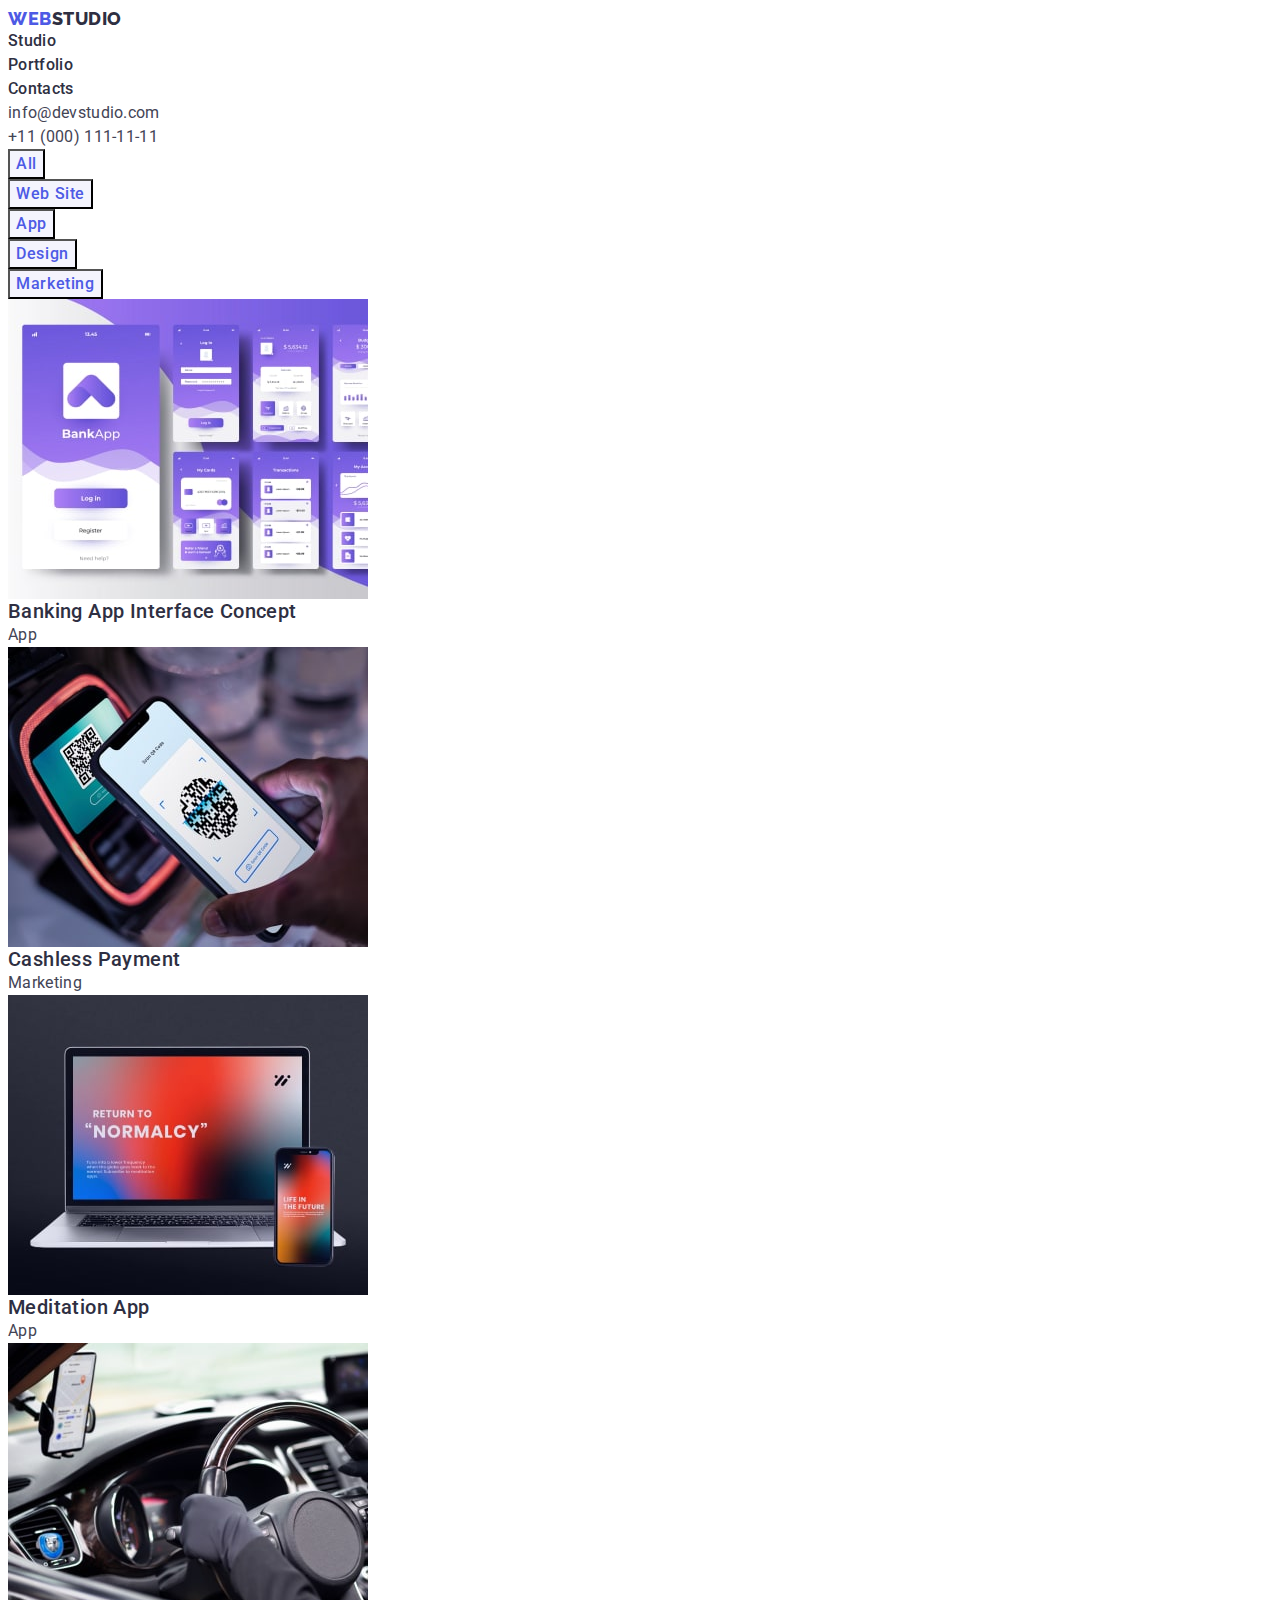
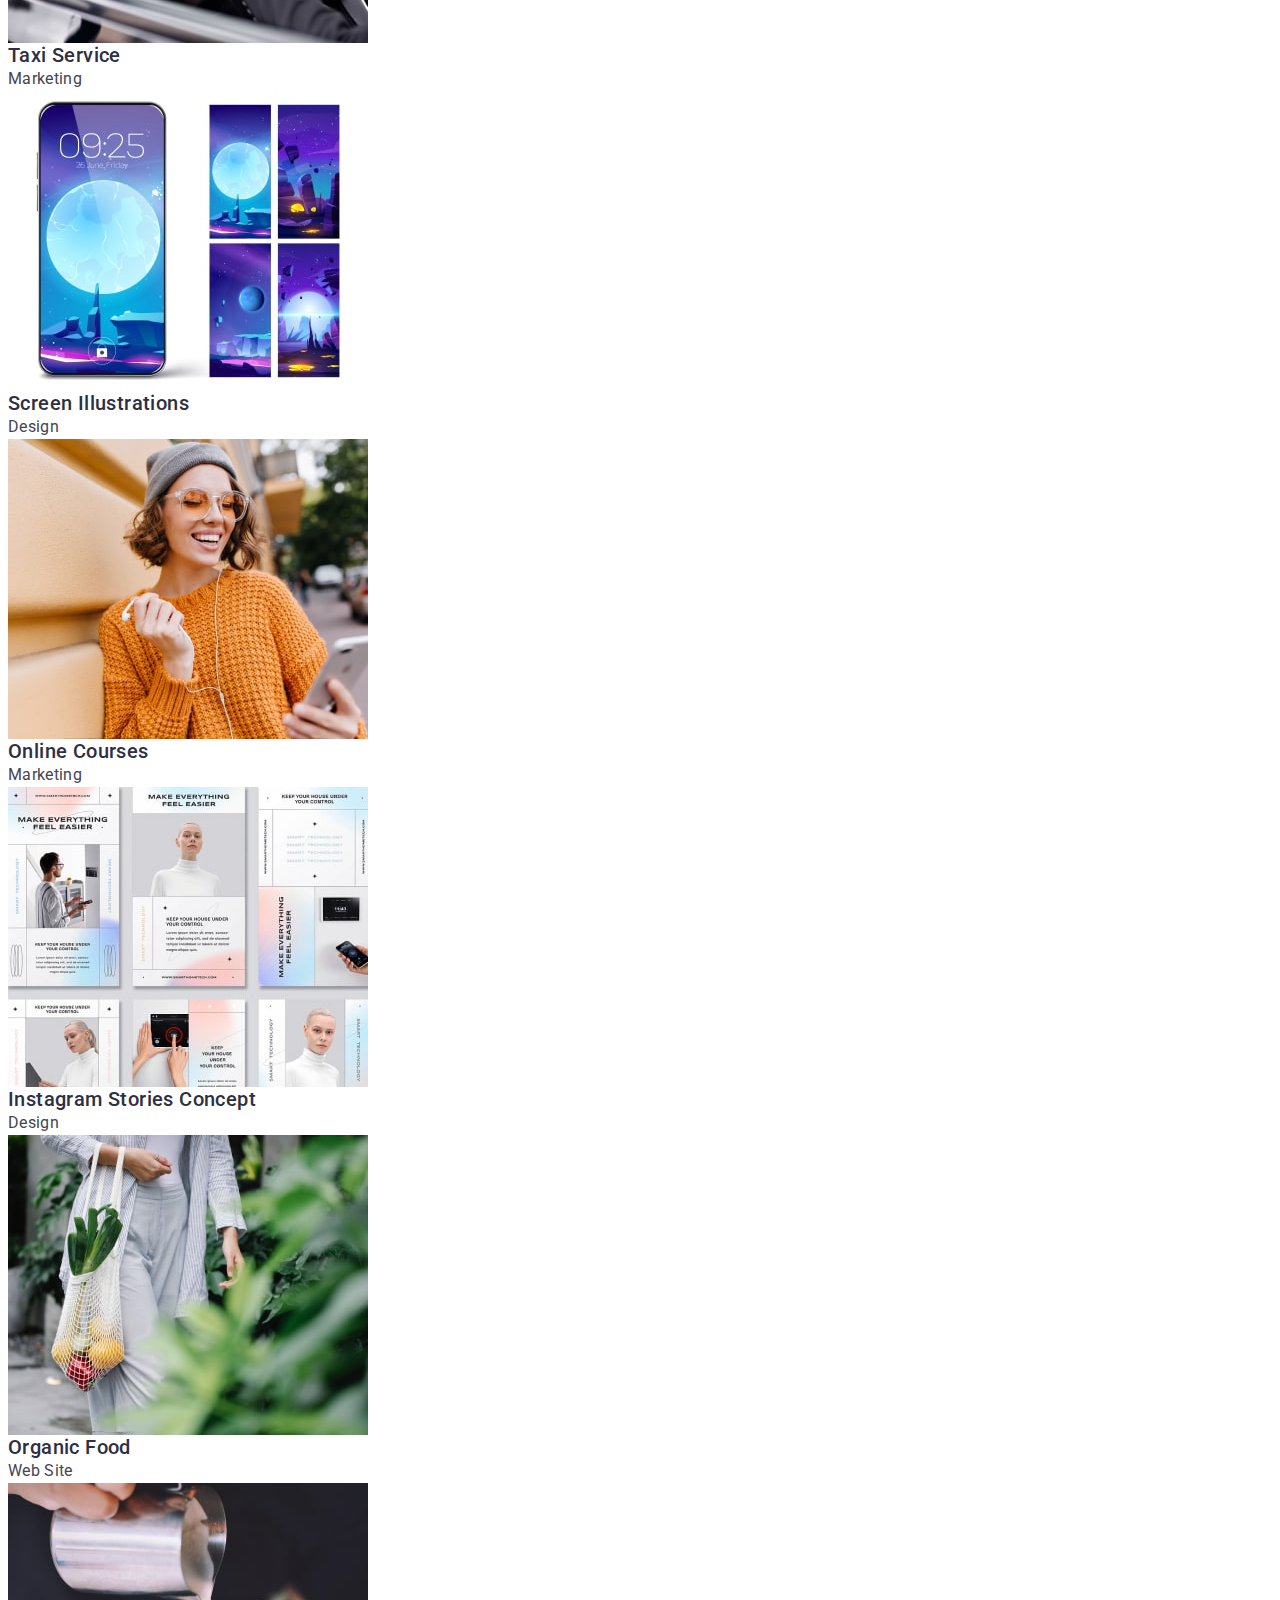
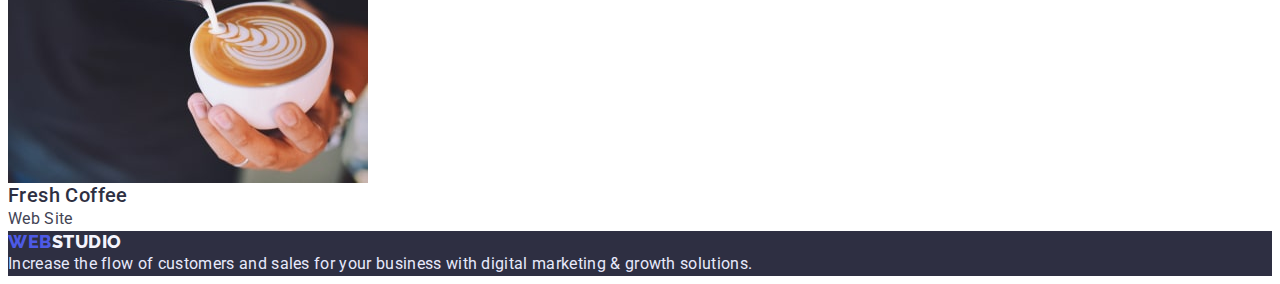
==== portfolio.html @ 57a25e37 "Initial commit" ====
<!DOCTYPE html>
<html lang="en">
  <head>
    <meta charset="UTF-8" />
    <meta http-equiv="X-UA-Compatible" content="IE=edge" />
    <meta name="viewport" content="width=device-width, initial-scale=1.0" />
    <title>Portfolio</title>
    <link rel="preconnect" href="https://fonts.googleapis.com" />
    <link rel="preconnect" href="https://fonts.gstatic.com" crossorigin />
    <link rel="stylesheet" href="https://cdnjs.cloudflare.com/ajax/libs/modern-normalize/1.1.0/modern-normalize.min.css" integrity="sha512-wpPYUAdjBVSE4KJnH1VR1HeZfpl1ub8YT/NKx4PuQ5NmX2tKuGu6U/JRp5y+Y8XG2tV+wKQpNHVUX03MfMFn9Q==" crossorigin="anonymous" referrerpolicy="no-referrer" />
    <link
      href="https://fonts.googleapis.com/css2?family=Raleway:wght@800&family=Roboto:wght@400;500;700;900&display=swap"
      rel="stylesheet"
    />
    <link rel="stylesheet" href="./css/styles.css" />
  </head>
  <body class="body" id="body">
    <!-- HEADER -->
    <header class="header">
      <nav class="header-nav">
        <a class="logo-w link" href="./index.html"
          >Web<span class="logo-s">Studio</span></a
        >

        <ul class="header-list list">
          <li class="header-item">
            <a class="header-link link" href="./index.html">Studio</a>
          </li>
          <li class="header-item">
            <a class="header-link link" href="./portfolio.html">Portfolio</a>
          </li>
          <li class="header-item">
            <a class="header-link link" href="">Contacts</a>
          </li>
        </ul>
      </nav>
      <address class="adress">
        <ul class="header-list list">
          <li class="header-item">
            <a class="contacts-site link" href="mailto:info@devstudio.com"
              >info@devstudio.com</a
            >
          </li>
          <li class="header-item">
            <a class="contacts-site link" href="tel:+110001111111"
              >+11 (000) 111-11-11</a
            >
          </li>
        </ul>
      </address>
    </header>
    <!-- MAIN -->
    <main>
      <!-- Navigation -->
      <section>
        <h1 hidden>Navigation</h1>

        <ul class="list">
          <li><button class="button-portfolio " type="button">All</button></li>
          <li>
            <button class="button-portfolio" type="button">Web Site</button>
          </li>
          <li><button class="button-portfolio" type="button">App</button></li>
          <li>
            <button class="button-portfolio" type="button">Design</button>
          </li>
          <li>
            <button class="button-portfolio" type="button">Marketing</button>
          </li>
        </ul>

        <!-- Section 1 -->

        <ul class="list">
          <li>
            <a class="link" href="">
              <img
                class="item-img"
                src="./images/banking-app-min.jpg"
                alt="Banking App Interface Concept"
                width="360"
                height="300"
              />
              <h2 class="secondary-title">Banking App Interface Concept</h2>
              <p class="section-text">App</p></a
            >
          </li>
          <li>
            <a class="link" href="">
              <img
                class="item-img"
                src="./images/payment-min.jpg"
                alt="Cashless Payment"
                width="360"
                height="300"
              />
              <h2 class="secondary-title">Cashless Payment</h2>
              <p class="section-text">Marketing</p></a
            >
          </li>
          <li>
            <a class="link" href="">
              <img
                class="item-img"
                src="./images/meditaion-app-min.jpg"
                alt="Meditaion App"
                width="360"
                height="300"
              />
              <h2 class="secondary-title">Meditation App</h2>
              <p class="section-text">App</p></a
            >
          </li>
          <li>
            <a class="link" href=""
              ><img
                class="item-img"
                src="./images/taxi-service-min.jpg"
                alt="Taxi Service"
                width="360"
                height="300"
              />
              <h2 class="secondary-title">Taxi Service</h2>
              <p class="section-text">Marketing</p></a
            >
          </li>
          <li>
            <a class="link" href="">
              <img
                class="item-img"
                src="./images/screen-illustrations-min.jpg"
                alt="Screen Illustrations"
                width="360"
                height="300"
              />
              <h2 class="secondary-title">Screen Illustrations</h2>
              <p class="section-text">Design</p></a
            >
          </li>
          <li>
            <a class="link" href=""
              ><img
                class="item-img"
                src="./images/online-courses-min.jpg"
                alt="Online Courses"
                width="360"
                height="300"
              />
              <h2 class="secondary-title">Online Courses</h2>
              <p class="section-text">Marketing</p></a
            >
          </li>
          <li>
            <a class="link" href=""
              ><img
                class="item-img"
                src="./images/instagram-stories-concept-min.jpg"
                alt="Instagram Stories Concept"
                width="360"
                height="300"
              />
              <h2 class="secondary-title">Instagram Stories Concept</h2>
              <p class="section-text">Design</p></a
            >
          </li>
          <li>
            <a class="link" href=""
              ><img
                class="item-img"
                src="./images/organic-food-min.jpg"
                alt="Organic Food"
                width="360"
                height="300"
              />
              <h2 class="secondary-title">Organic Food</h2>
              <p class="section-text">Web Site</p></a
            >
          </li>
          <li>
            <a class="link" href=""
              ><img
                class="item-img"
                src="./images/fresh-coffee-min.jpg"
                alt="Fresh Coffee"
                width="360"
                height="300"
              />
              <h2 class="secondary-title">Fresh Coffee</h2>
              <p class="section-text">Web Site</p></a
            >
          </li>
        </ul>
      </section>
    </main>
    <!-- Footer -->
    <footer class="footer">
      <a class="logo-w link" href="./index.html"
        >Web<span class="footer-logo-s">Studio</span></a
      >

      <p class="footer-section-text section-text">
        Increase the flow of customers and sales for your business with digital
        marketing & growth solutions.
      </p>
    </footer>
  </body>
</html>
---- css/styles.css ----
:root {
  --accent-color: #404bbf;
  --primary-font: "Roboto", sans-serif;
  --secondary-font: "Raleway", sans-serif;
  --primaru-text-color: #2e2f42;
  --secondary-text-color: #434455;
  --button-color: #4d5ae5;
}

h1,h2,h3,h4,p{
  margin-top: 0;
  margin-bottom: 0;
}

ul,ol{
  margin-top: 0;
  margin-bottom: 0;
  padding-left: 0;
}
img{
  display: block;
}
button{
  cursor: pointer;
}

body {
  font-family: var(--primary-font);
  color: var(--secondary-text-color);
}
.container{
  width: 1158px;
  margin-left: auto;
  margin-right: auto;
  padding-left: 15px;
  padding-bottom: 15px;

}

.list {
  list-style: none;
}

.link {
  text-decoration: none;
}

.logo-w:focus,
.header-link:focus,
.contacts-site:focus,
.logo-w:hover,
.header-link:hover,
.contacts-site:hover {
  color: #404bbf;
}

/* =================Components================ */

.button-portfolio:hover,
.button-portfolio:focus {
  background: #404bbf;
  color: #ffffff;
}

.button-portfolio {
  font-family: var(--primary-font);

  font-weight: 500;
  font-size: 16px;
  line-height: 1.5;

  letter-spacing: 0.04em;
  

  color: var(--button-color);
  background: #f4f4fd;
}

.button {
  font-family: var(--primary-font);

  font-weight: 500;
  font-size: 16px;
  line-height: 1.5;

  letter-spacing: 0.04em;
  

  color: #ffffff;
  background: #4d5ae5;
}

.button:hover,
.button:focus {
  background: #404bbf;
  color: #ffffff;
}
/* =======================Header======================== */
.logo-w {
  font-family: var(--secondary-font);

  font-weight: 800;
  font-size: 18px;
  line-height: 1.17;

  letter-spacing: 0.03em;
  text-transform: uppercase;

  color: #4d5ae5;
}
.logo-s {
  color: var(--primaru-text-color);
}

.adress {
  font-style: normal;
}

.contacts-site {
  font-size: 16px;
  line-height: 1.5;

  letter-spacing: 0.02em;

  color: var(--secondary-text-color);
}

.header-link {
  font-weight: 500;
  font-size: 16px;
  line-height: 1.5;

  letter-spacing: 0.02em;

  color: var(--primaru-text-color);
}

/* ================Section=================== */

.hero-title {
  font-size: 56px;
  line-height: 1.07;

  text-align: center;
  letter-spacing: 0.02em;

  color: #ffffff;
}

.hero {
  background: #2e2f42;
}

.secondary-title {
  font-weight: 500;
  font-size: 20px;
  line-height: 1.2;

  letter-spacing: 0.02em;
  color: var(--primaru-text-color);
}

.secondary-img-title {
  font-weight: 500;
  font-size: 20px;
  line-height: 1.2;

  letter-spacing: 0.02em;
  text-align: center;
  text-transform: capitalize;
}

.section-team-title {
  font-size: 36px;
  line-height: 1.11;

  letter-spacing: 0.02em;
  text-align: center;
  text-transform: capitalize;
  color: var(--primaru-text-color);
}

.section-text {
  font-size: 16px;
  line-height: 1.5;

  letter-spacing: 0.02em;

  color: var(--secondary-text-color);
}
.section-title {
  font-size: 36px;
  line-height: 1.11;

  letter-spacing: 0.02em;
}

.sectiom-team {
  background: #f4f4fd;
}

/* ===========Footer=============== */

.footer {
  background-color: var(--primaru-text-color);
}
.footer-logo-s {
  color: #f4f4fd;
}

.section-img-title {
  font-size: 36px;
  line-height: 1.11;

  letter-spacing: 0.02em;
  text-align: center;
  text-transform: capitalize;
  color: var(--primaru-text-color);
}
.footer-section-text {
  color: #e7e9fc;
}
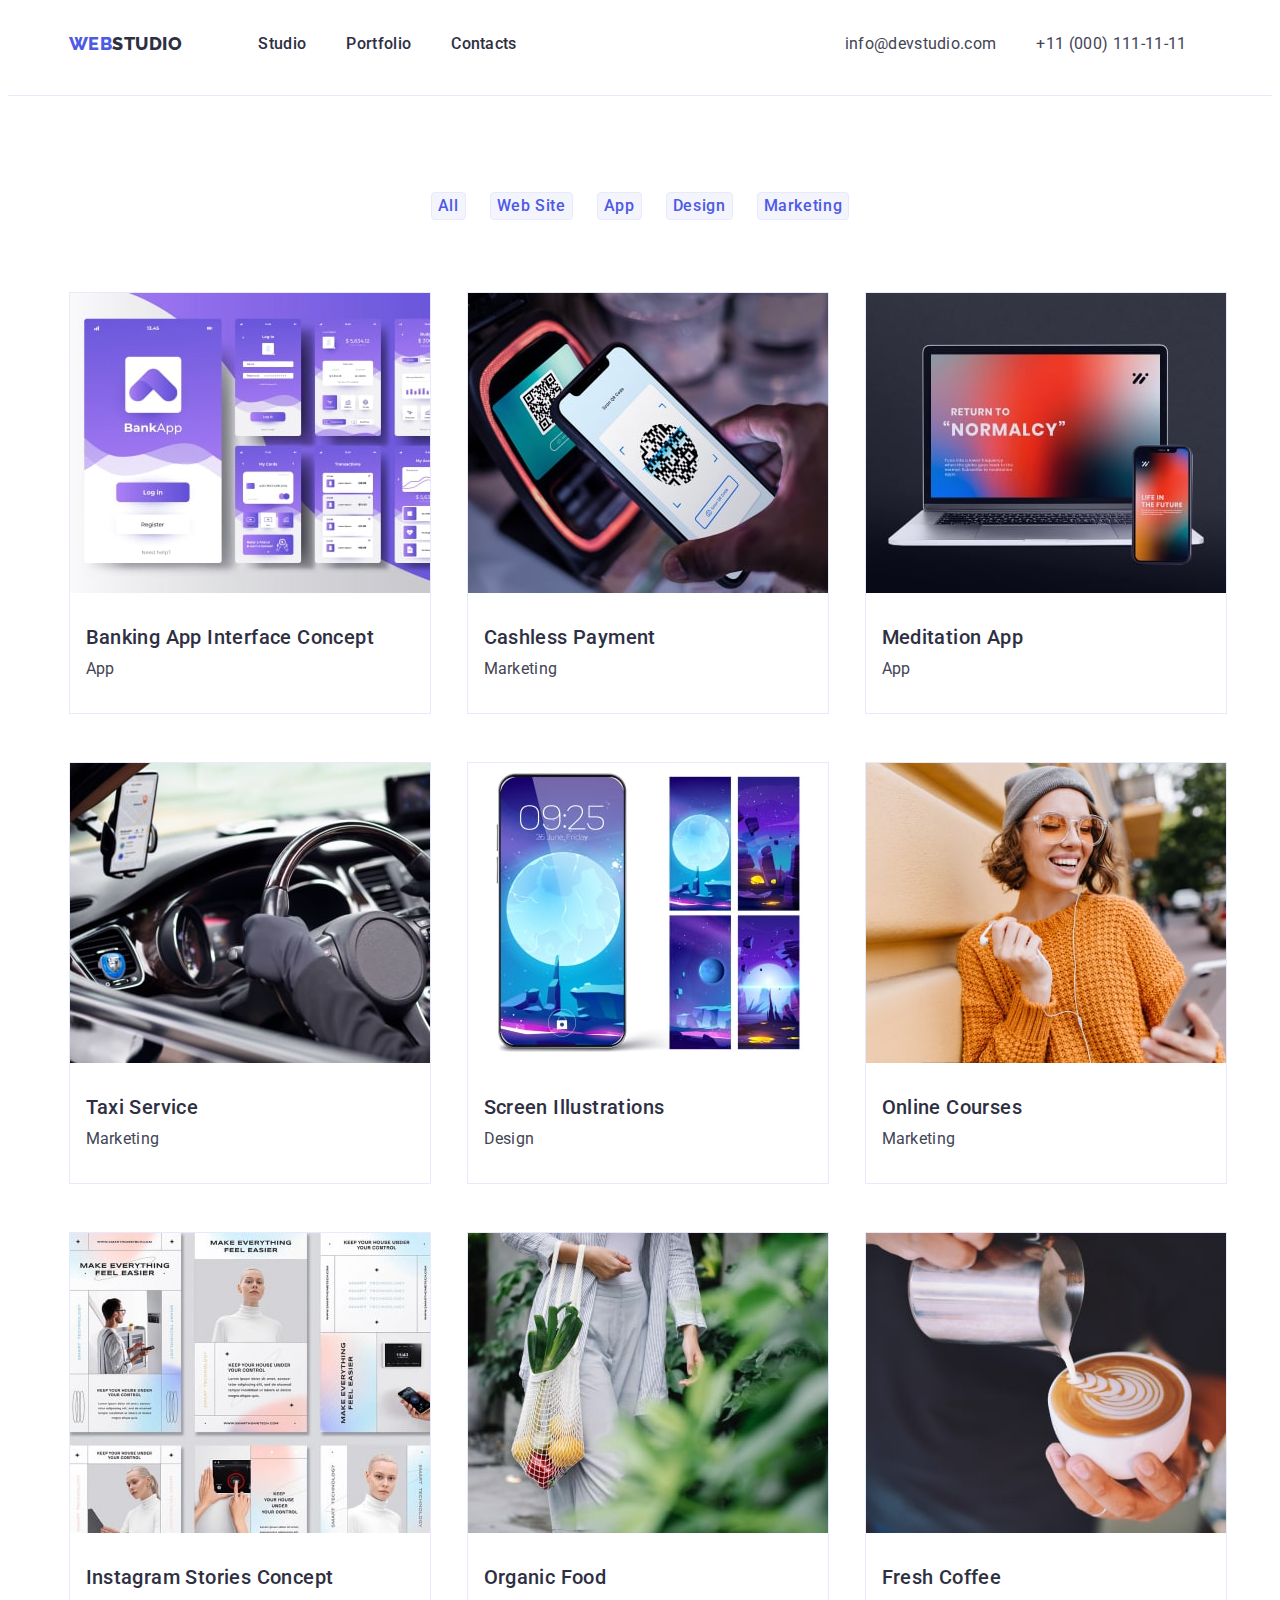
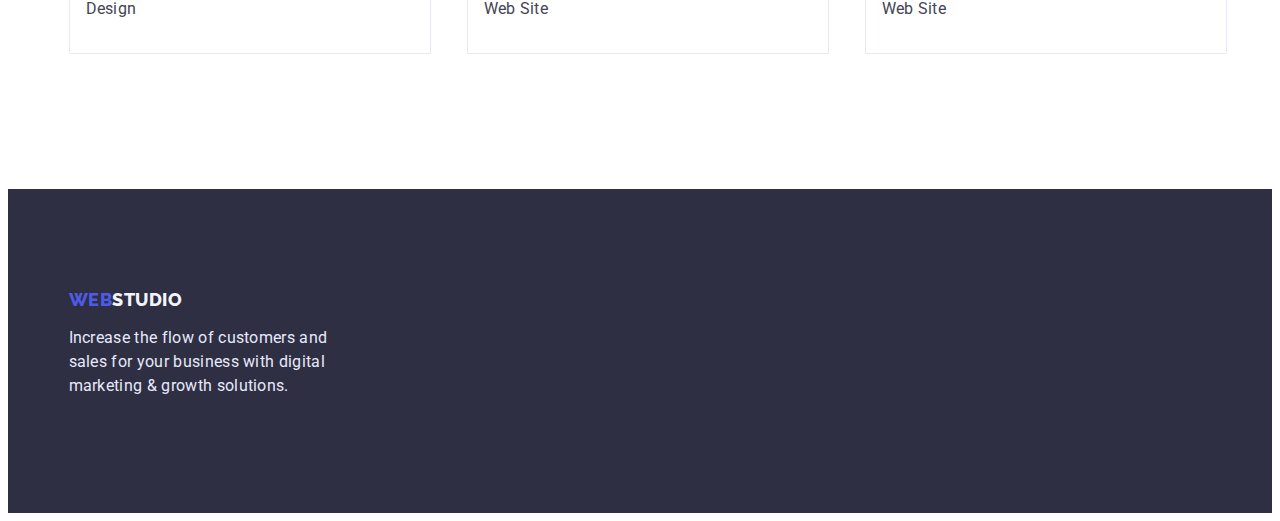
==== commit c9fab191: "hw3" ====
--- a/portfolio.html
+++ b/portfolio.html
@@ -7,7 +7,13 @@
     <title>Portfolio</title>
     <link rel="preconnect" href="https://fonts.googleapis.com" />
     <link rel="preconnect" href="https://fonts.gstatic.com" crossorigin />
-    <link rel="stylesheet" href="https://cdnjs.cloudflare.com/ajax/libs/modern-normalize/1.1.0/modern-normalize.min.css" integrity="sha512-wpPYUAdjBVSE4KJnH1VR1HeZfpl1ub8YT/NKx4PuQ5NmX2tKuGu6U/JRp5y+Y8XG2tV+wKQpNHVUX03MfMFn9Q==" crossorigin="anonymous" referrerpolicy="no-referrer" />
+    <link
+      rel="stylesheet"
+      href="https://cdnjs.cloudflare.com/ajax/libs/modern-normalize/1.1.0/modern-normalize.min.css"
+      integrity="sha512-wpPYUAdjBVSE4KJnH1VR1HeZfpl1ub8YT/NKx4PuQ5NmX2tKuGu6U/JRp5y+Y8XG2tV+wKQpNHVUX03MfMFn9Q=="
+      crossorigin="anonymous"
+      referrerpolicy="no-referrer"
+    />
     <link
       href="https://fonts.googleapis.com/css2?family=Raleway:wght@800&family=Roboto:wght@400;500;700;900&display=swap"
       rel="stylesheet"
@@ -17,191 +23,201 @@
   <body class="body" id="body">
     <!-- HEADER -->
     <header class="header">
-      <nav class="header-nav">
-        <a class="logo-w link" href="./index.html"
-          >Web<span class="logo-s">Studio</span></a
-        >
+      <div class="container header-container">
+        <nav class="header-nav">
+          <a class="logo-w link" href="./index.html"
+            >Web<span class="logo-s link">Studio</span></a
+          >
 
-        <ul class="header-list list">
-          <li class="header-item">
-            <a class="header-link link" href="./index.html">Studio</a>
-          </li>
-          <li class="header-item">
-            <a class="header-link link" href="./portfolio.html">Portfolio</a>
-          </li>
-          <li class="header-item">
-            <a class="header-link link" href="">Contacts</a>
-          </li>
-        </ul>
-      </nav>
-      <address class="adress">
-        <ul class="header-list list">
-          <li class="header-item">
-            <a class="contacts-site link" href="mailto:info@devstudio.com"
-              >info@devstudio.com</a
-            >
-          </li>
-          <li class="header-item">
-            <a class="contacts-site link" href="tel:+110001111111"
-              >+11 (000) 111-11-11</a
-            >
-          </li>
-        </ul>
-      </address>
+          <ul class="header-list list">
+            <li class="header-item">
+              <a class="header-link link" href="./index.html">Studio</a>
+            </li>
+            <li class="header-item">
+              <a class="header-link link" href="./portfolio.html">Portfolio</a>
+            </li>
+            <li class="header-item">
+              <a class="header-link link" href="">Contacts</a>
+            </li>
+          </ul>
+        </nav>
+        <address class="adress">
+          <ul class="header-list list">
+            <li class="header-item-contacts">
+              <a class="contacts-site link" href="mailto:info@devstudio.com"
+                >info@devstudio.com</a
+              >
+            </li>
+            <li class="header-item-contacts">
+              <a class="contacts-site link" href="tel:+110001111111"
+                >+11 (000) 111-11-11</a
+              >
+            </li>
+          </ul>
+        </address>
+      </div>
     </header>
     <!-- MAIN -->
     <main>
       <!-- Navigation -->
-      <section>
+      <section class="section">
         <h1 hidden>Navigation</h1>
-
-        <ul class="list">
-          <li><button class="button-portfolio " type="button">All</button></li>
-          <li>
-            <button class="button-portfolio" type="button">Web Site</button>
-          </li>
-          <li><button class="button-portfolio" type="button">App</button></li>
-          <li>
-            <button class="button-portfolio" type="button">Design</button>
-          </li>
-          <li>
-            <button class="button-portfolio" type="button">Marketing</button>
-          </li>
-        </ul>
+        <div class="">
+          <ul class="list container-portfolio-button">
+            <li class="item-portfolio">
+              <button class="button-portfolio" type="button">All</button>
+            </li>
+            <li class="item-portfolio">
+              <button class="button-portfolio" type="button">Web Site</button>
+            </li>
+            <li class="item-portfolio">
+              <button class="button-portfolio" type="button">App</button>
+            </li>
+            <li class="item-portfolio">
+              <button class="button-portfolio" type="button">Design</button>
+            </li>
+            <li class="item-portfolio">
+              <button class="button-portfolio" type="button">Marketing</button>
+            </li>
+          </ul>
+        </div>
 
         <!-- Section 1 -->
-
-        <ul class="list">
-          <li>
-            <a class="link" href="">
-              <img
-                class="item-img"
-                src="./images/banking-app-min.jpg"
-                alt="Banking App Interface Concept"
-                width="360"
-                height="300"
-              />
-              <h2 class="secondary-title">Banking App Interface Concept</h2>
-              <p class="section-text">App</p></a
-            >
-          </li>
-          <li>
-            <a class="link" href="">
-              <img
-                class="item-img"
-                src="./images/payment-min.jpg"
-                alt="Cashless Payment"
-                width="360"
-                height="300"
-              />
-              <h2 class="secondary-title">Cashless Payment</h2>
-              <p class="section-text">Marketing</p></a
-            >
-          </li>
-          <li>
-            <a class="link" href="">
-              <img
-                class="item-img"
-                src="./images/meditaion-app-min.jpg"
-                alt="Meditaion App"
-                width="360"
-                height="300"
-              />
-              <h2 class="secondary-title">Meditation App</h2>
-              <p class="section-text">App</p></a
-            >
-          </li>
-          <li>
-            <a class="link" href=""
-              ><img
-                class="item-img"
-                src="./images/taxi-service-min.jpg"
-                alt="Taxi Service"
-                width="360"
-                height="300"
-              />
-              <h2 class="secondary-title">Taxi Service</h2>
-              <p class="section-text">Marketing</p></a
-            >
-          </li>
-          <li>
-            <a class="link" href="">
-              <img
-                class="item-img"
-                src="./images/screen-illustrations-min.jpg"
-                alt="Screen Illustrations"
-                width="360"
-                height="300"
-              />
-              <h2 class="secondary-title">Screen Illustrations</h2>
-              <p class="section-text">Design</p></a
-            >
-          </li>
-          <li>
-            <a class="link" href=""
-              ><img
-                class="item-img"
-                src="./images/online-courses-min.jpg"
-                alt="Online Courses"
-                width="360"
-                height="300"
-              />
-              <h2 class="secondary-title">Online Courses</h2>
-              <p class="section-text">Marketing</p></a
-            >
-          </li>
-          <li>
-            <a class="link" href=""
-              ><img
-                class="item-img"
-                src="./images/instagram-stories-concept-min.jpg"
-                alt="Instagram Stories Concept"
-                width="360"
-                height="300"
-              />
-              <h2 class="secondary-title">Instagram Stories Concept</h2>
-              <p class="section-text">Design</p></a
-            >
-          </li>
-          <li>
-            <a class="link" href=""
-              ><img
-                class="item-img"
-                src="./images/organic-food-min.jpg"
-                alt="Organic Food"
-                width="360"
-                height="300"
-              />
-              <h2 class="secondary-title">Organic Food</h2>
-              <p class="section-text">Web Site</p></a
-            >
-          </li>
-          <li>
-            <a class="link" href=""
-              ><img
-                class="item-img"
-                src="./images/fresh-coffee-min.jpg"
-                alt="Fresh Coffee"
-                width="360"
-                height="300"
-              />
-              <h2 class="secondary-title">Fresh Coffee</h2>
-              <p class="section-text">Web Site</p></a
-            >
-          </li>
-        </ul>
+        <div class="container">
+          <ul class="list portfolio-img-list">
+            <li class="portfolio-img-item">
+              <a class="link" href="">
+                <img
+                  class="item-img"
+                  src="./images/banking-app-min.jpg"
+                  alt="Banking App Interface Concept"
+                  width="360"
+                  height="300"
+                />
+                <h2 class="secondary-title secondary-title-portfolio">Banking App Interface Concept</h2>
+                <p class="section-text portfilio-section-text">App</p></a
+              >
+            </li>
+            <li class="portfolio-img-item">
+              <a class="link" href="">
+                <img
+                  class="item-img"
+                  src="./images/payment-min.jpg"
+                  alt="Cashless Payment"
+                  width="360"
+                  height="300"
+                />
+                <h2 class="secondary-title secondary-title-portfolio">Cashless Payment</h2>
+                <p class="section-text portfilio-section-text">Marketing</p></a
+              >
+            </li>
+            <li class="portfolio-img-item">
+              <a class="link" href="">
+                <img
+                  class="item-img"
+                  src="./images/meditaion-app-min.jpg"
+                  alt="Meditaion App"
+                  width="360"
+                  height="300"
+                />
+                <h2 class="secondary-title secondary-title-portfolio">Meditation App</h2>
+                <p class="section-text portfilio-section-text">App</p></a
+              >
+            </li>
+            <li class="portfolio-img-item">
+              <a class="link" href=""
+                ><img
+                  class="item-img"
+                  src="./images/taxi-service-min.jpg"
+                  alt="Taxi Service"
+                  width="360"
+                  height="300"
+                />
+                <h2 class="secondary-title secondary-title-portfolio">Taxi Service</h2>
+                <p class="section-text portfilio-section-text">Marketing</p></a
+              >
+            </li>
+            <li class="portfolio-img-item">
+              <a class="link" href="">
+                <img
+                  class="item-img"
+                  src="./images/screen-illustrations-min.jpg"
+                  alt="Screen Illustrations"
+                  width="360"
+                  height="300"
+                />
+                <h2 class="secondary-title secondary-title-portfolio">Screen Illustrations</h2>
+                <p class="section-text portfilio-section-text">Design</p></a
+              >
+            </li>
+            <li class="portfolio-img-item">
+              <a class="link" href=""
+                ><img
+                  class="item-img"
+                  src="./images/online-courses-min.jpg"
+                  alt="Online Courses"
+                  width="360"
+                  height="300"
+                />
+                <h2 class="secondary-title secondary-title-portfolio">Online Courses</h2>
+                <p class="section-text portfilio-section-text">Marketing</p></a
+              >
+            </li>
+            <li class="portfolio-img-item">
+              <a class="link" href=""
+                ><img
+                  class="item-img"
+                  src="./images/instagram-stories-concept-min.jpg"
+                  alt="Instagram Stories Concept"
+                  width="360"
+                  height="300"
+                />
+                <h2 class="secondary-title secondary-title-portfolio">Instagram Stories Concept</h2>
+                <p class="section-text portfilio-section-text">Design</p></a
+              >
+            </li>
+            <li class="portfolio-img-item">
+              <a class="link" href=""
+                ><img
+                  class="item-img"
+                  src="./images/organic-food-min.jpg"
+                  alt="Organic Food"
+                  width="360"
+                  height="300"
+                />
+                <h2 class="secondary-title secondary-title-portfolio">Organic Food</h2>
+                <p class="section-text portfilio-section-text">Web Site</p></a
+              >
+            </li>
+            <li class="portfolio-img-item">
+              <a class="link" href=""
+                ><img
+                  class="item-img"
+                  src="./images/fresh-coffee-min.jpg"
+                  alt="Fresh Coffee"
+                  width="360"
+                  height="300"
+                />
+                <h2 class="secondary-title secondary-title-portfolio">Fresh Coffee</h2>
+                <p class="section-text portfilio-section-text">Web Site</p></a
+              >
+            </li>
+          </ul>
+        </div>
       </section>
     </main>
     <!-- Footer -->
-    <footer class="footer">
-      <a class="logo-w link" href="./index.html"
-        >Web<span class="footer-logo-s">Studio</span></a
-      >
+    <footer class="footer ">
+      <div class="container footer-container">
+        <a class="logo-w link logo-footer" href="./index.html"
+          >Web<span class="footer-logo-s">Studio</span></a
+        >
 
-      <p class="footer-section-text section-text">
-        Increase the flow of customers and sales for your business with digital
-        marketing & growth solutions.
-      </p>
+        <p class="footer-section-text section-text">
+          Increase the flow of customers and sales for your business with
+          digital marketing & growth solutions.
+        </p>
+      </div>
     </footer>
   </body>
 </html>
--- a/css/styles.css
+++ b/css/styles.css
@@ -7,20 +7,25 @@
   --button-color: #4d5ae5;
 }
 
-h1,h2,h3,h4,p{
+h1,
+h2,
+h3,
+h4,
+p {
   margin-top: 0;
   margin-bottom: 0;
 }
 
-ul,ol{
+ul,
+ol {
   margin-top: 0;
   margin-bottom: 0;
   padding-left: 0;
 }
-img{
+img {
   display: block;
 }
-button{
+button {
   cursor: pointer;
 }
 
@@ -28,13 +33,12 @@
   font-family: var(--primary-font);
   color: var(--secondary-text-color);
 }
-.container{
+.container {
   width: 1158px;
   margin-left: auto;
   margin-right: auto;
   padding-left: 15px;
   padding-bottom: 15px;
-
 }
 
 .list {
@@ -70,10 +74,11 @@
   line-height: 1.5;
 
   letter-spacing: 0.04em;
-  
 
   color: var(--button-color);
   background: #f4f4fd;
+  border-radius: 4px;
+  border: 1px solid #E7E9FC;
 }
 
 .button {
@@ -84,10 +89,17 @@
   line-height: 1.5;
 
   letter-spacing: 0.04em;
-  
 
   color: #ffffff;
   background: #4d5ae5;
+
+  width: 169px;
+  height: 56px;
+  text-align: center;
+
+  margin: auto;
+  display: block;
+  border-radius: 4px;
 }
 
 .button:hover,
@@ -95,7 +107,26 @@
   background: #404bbf;
   color: #ffffff;
 }
+
 /* =======================Header======================== */
+.header {
+  border-bottom: 1px solid #e7e9fc;
+  padding-top: 24px;
+  padding-bottom: 24px;
+}
+.header-container {
+  display: flex;
+  align-items: center;
+  justify-content: space-between;
+}
+.header-nav {
+  display: flex;
+  align-items: center;
+}
+.header-list {
+  display: flex;
+  align-items: center;
+}
 .logo-w {
   font-family: var(--secondary-font);
 
@@ -107,6 +138,11 @@
   text-transform: uppercase;
 
   color: #4d5ae5;
+
+  margin-right: 76px;
+}
+.header-item:not(:last-child) {
+  margin-right: 40px;
 }
 .logo-s {
   color: var(--primaru-text-color);
@@ -123,6 +159,7 @@
   letter-spacing: 0.02em;
 
   color: var(--secondary-text-color);
+  margin-right: 40px;
 }
 
 .header-link {
@@ -136,6 +173,26 @@
 }
 
 /* ================Section=================== */
+.container-hero {
+  width: 1440px;
+  height: 600px;
+  margin-left: auto;
+  margin-right: auto;
+  padding-left: 15px;
+  padding-bottom: 15px;
+}
+
+.section {
+  padding-bottom: 120px;
+}
+.section-items:not(:last-child){
+  margin-right: 24px;
+}
+.proces-container {
+  display: flex;
+  align-items: center;
+  justify-content: space-between;
+}
 
 .hero-title {
   font-size: 56px;
@@ -145,6 +202,11 @@
   letter-spacing: 0.02em;
 
   color: #ffffff;
+  width: 496px;
+  margin-left: auto;
+  margin-right: auto;
+  margin-bottom: 48px;
+  padding-top: 188px;
 }
 
 .hero {
@@ -158,7 +220,9 @@
 
   letter-spacing: 0.02em;
   color: var(--primaru-text-color);
-}
+  
+}
+
 
 .secondary-img-title {
   font-weight: 500;
@@ -178,6 +242,8 @@
   text-align: center;
   text-transform: capitalize;
   color: var(--primaru-text-color);
+  padding-top: 120px;
+  margin-bottom: 72px;
 }
 
 .section-text {
@@ -199,15 +265,12 @@
   background: #f4f4fd;
 }
 
-/* ===========Footer=============== */
-
-.footer {
-  background-color: var(--primaru-text-color);
-}
-.footer-logo-s {
-  color: #f4f4fd;
-}
-
+.proces-list {
+  display: flex;
+  align-items: center;
+
+  margin-top: 120px;
+}
 .section-img-title {
   font-size: 36px;
   line-height: 1.11;
@@ -216,7 +279,81 @@
   text-align: center;
   text-transform: capitalize;
   color: var(--primaru-text-color);
-}
+
+  margin-bottom: 72px;
+}
+
+.list-img {
+  display: flex;
+  align-items: center;
+  justify-content: space-between;
+}
+.list-team {
+  display: flex;
+  align-items: center;
+  justify-content: space-between;
+}
+
+.our-team {
+  background: #f4f4fd;
+}
+
+/* ===========Footer=============== */
+.footer-container {
+  display: flex;
+
+  flex-direction: column;
+}
+
+.logo-footer {
+  padding-top: 100px;
+  margin-bottom: 16px;
+}
+.footer {
+  background-color: var(--primaru-text-color);
+}
+.footer-logo-s {
+  color: #f4f4fd;
+}
+
 .footer-section-text {
+  margin-right: 864px;
+  padding-bottom: 100px;
+
   color: #e7e9fc;
 }
+
+.container-portfolio-button {
+  display: flex;
+ 
+  justify-content:center;
+  margin-top: 96px;
+  margin-bottom: 72px;
+}
+.item-portfolio:not(:last-child) {
+  margin-right: 24px;
+ 
+}
+
+.portfolio-img-list{display: flex;
+  justify-content:space-between;
+  flex-wrap:wrap;
+  row-gap:48px;
+
+  
+  
+
+}
+.portfolio-img-item{
+  border: 1px solid #E7E9FC;
+}
+
+.secondary-title-portfolio{ margin-left: 16px;
+  margin-top: 32px;
+  margin-bottom: 8px;
+}
+
+.portfilio-section-text{
+  margin-left: 16px;
+  padding-bottom: 32px;
+}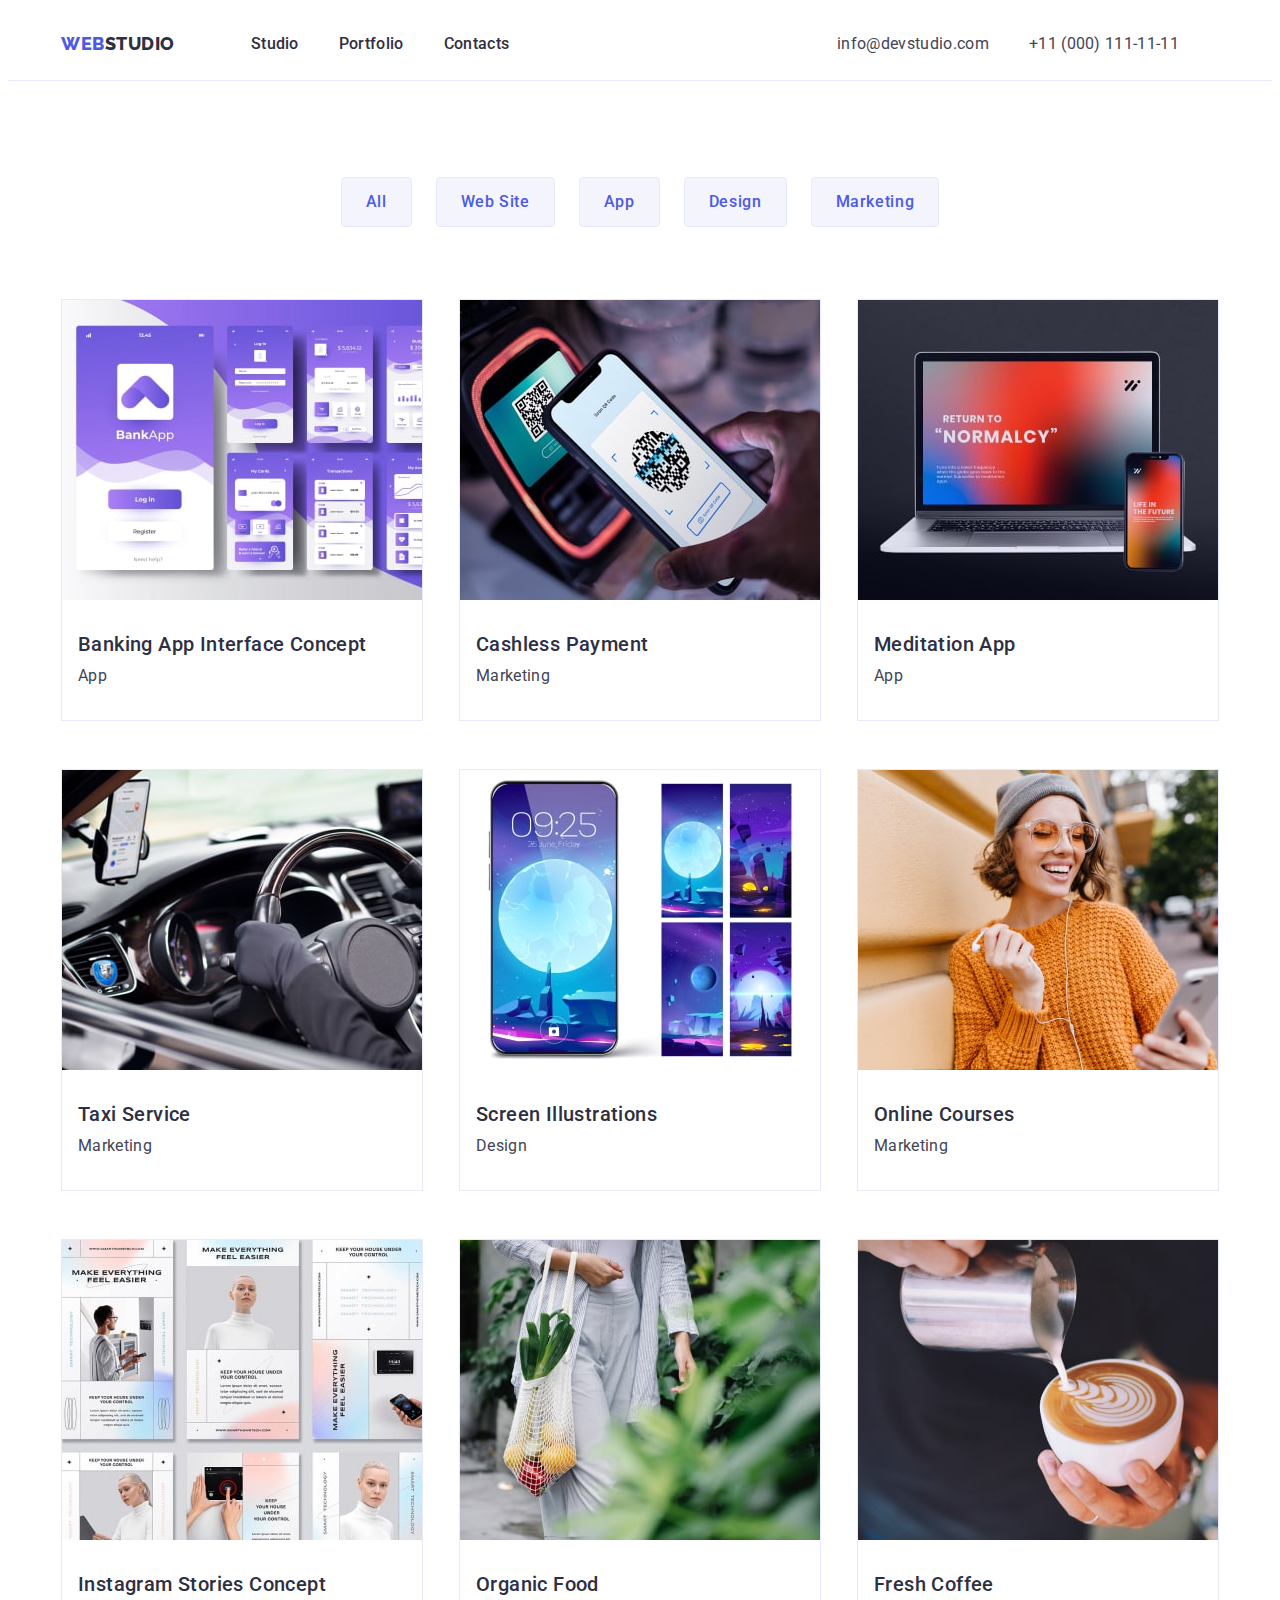
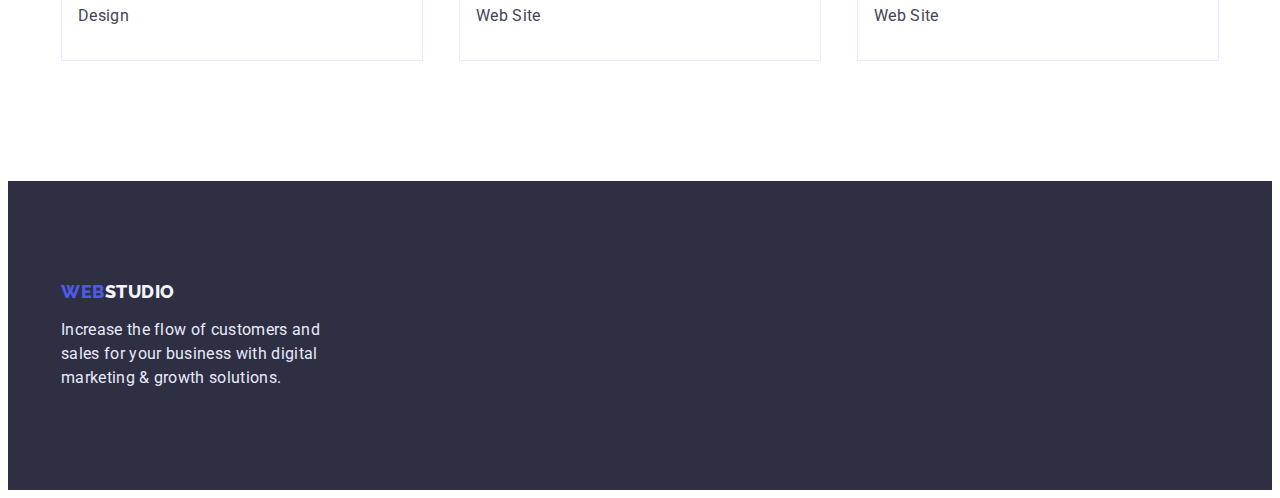
==== commit b9561748: "hw-3" ====
--- a/portfolio.html
+++ b/portfolio.html
@@ -60,9 +60,9 @@
     <!-- MAIN -->
     <main>
       <!-- Navigation -->
-      <section class="section">
-        <h1 hidden>Navigation</h1>
+      <section class="section-portfolio container">
         <div class="">
+          <h1 hidden>Navigation</h1>
           <ul class="list container-portfolio-button">
             <li class="item-portfolio">
               <button class="button-portfolio" type="button">All</button>
@@ -83,7 +83,7 @@
         </div>
 
         <!-- Section 1 -->
-        <div class="container">
+        <div class="">
           <ul class="list portfolio-img-list">
             <li class="portfolio-img-item">
               <a class="link" href="">
@@ -94,10 +94,15 @@
                   width="360"
                   height="300"
                 />
-                <h2 class="secondary-title secondary-title-portfolio">Banking App Interface Concept</h2>
-                <p class="section-text portfilio-section-text">App</p></a
-              >
-            </li>
+                <div>
+                  <h2 class="secondary-title-portfolio">
+                    Banking App Interface Concept
+                  </h2>
+                  <p class="section-text portfilio-section-text">App</p>
+                </div></a
+              >
+            </li>
+
             <li class="portfolio-img-item">
               <a class="link" href="">
                 <img
@@ -107,10 +112,13 @@
                   width="360"
                   height="300"
                 />
-                <h2 class="secondary-title secondary-title-portfolio">Cashless Payment</h2>
-                <p class="section-text portfilio-section-text">Marketing</p></a
-              >
-            </li>
+                <div>
+                  <h2 class="secondary-title-portfolio">Cashless Payment</h2>
+                  <p class="section-text portfilio-section-text">Marketing</p>
+                </div></a
+              >
+            </li>
+
             <li class="portfolio-img-item">
               <a class="link" href="">
                 <img
@@ -120,10 +128,13 @@
                   width="360"
                   height="300"
                 />
-                <h2 class="secondary-title secondary-title-portfolio">Meditation App</h2>
-                <p class="section-text portfilio-section-text">App</p></a
-              >
-            </li>
+                <div>
+                  <h2 class="secondary-title-portfolio">Meditation App</h2>
+                  <p class="section-text portfilio-section-text">App</p>
+                </div></a
+              >
+            </li>
+
             <li class="portfolio-img-item">
               <a class="link" href=""
                 ><img
@@ -133,10 +144,13 @@
                   width="360"
                   height="300"
                 />
-                <h2 class="secondary-title secondary-title-portfolio">Taxi Service</h2>
-                <p class="section-text portfilio-section-text">Marketing</p></a
-              >
-            </li>
+                <div>
+                  <h2 class="secondary-title-portfolio">Taxi Service</h2>
+                  <p class="section-text portfilio-section-text">Marketing</p>
+                </div></a
+              >
+            </li>
+
             <li class="portfolio-img-item">
               <a class="link" href="">
                 <img
@@ -146,10 +160,15 @@
                   width="360"
                   height="300"
                 />
-                <h2 class="secondary-title secondary-title-portfolio">Screen Illustrations</h2>
-                <p class="section-text portfilio-section-text">Design</p></a
-              >
-            </li>
+                <div>
+                  <h2 class="secondary-title-portfolio">
+                    Screen Illustrations
+                  </h2>
+                  <p class="section-text portfilio-section-text">Design</p>
+                </div></a
+              >
+            </li>
+
             <li class="portfolio-img-item">
               <a class="link" href=""
                 ><img
@@ -159,10 +178,13 @@
                   width="360"
                   height="300"
                 />
-                <h2 class="secondary-title secondary-title-portfolio">Online Courses</h2>
-                <p class="section-text portfilio-section-text">Marketing</p></a
-              >
-            </li>
+                <div>
+                  <h2 class="secondary-title-portfolio">Online Courses</h2>
+                  <p class="section-text portfilio-section-text">Marketing</p>
+                </div></a
+              >
+            </li>
+
             <li class="portfolio-img-item">
               <a class="link" href=""
                 ><img
@@ -172,10 +194,15 @@
                   width="360"
                   height="300"
                 />
-                <h2 class="secondary-title secondary-title-portfolio">Instagram Stories Concept</h2>
-                <p class="section-text portfilio-section-text">Design</p></a
-              >
-            </li>
+                <div>
+                  <h2 class="secondary-title-portfolio">
+                    Instagram Stories Concept
+                  </h2>
+                  <p class="section-text portfilio-section-text">Design</p>
+                </div></a
+              >
+            </li>
+
             <li class="portfolio-img-item">
               <a class="link" href=""
                 ><img
@@ -185,10 +212,13 @@
                   width="360"
                   height="300"
                 />
-                <h2 class="secondary-title secondary-title-portfolio">Organic Food</h2>
-                <p class="section-text portfilio-section-text">Web Site</p></a
-              >
-            </li>
+                <div>
+                  <h2 class="secondary-title-portfolio">Organic Food</h2>
+                  <p class="section-text portfilio-section-text">Web Site</p>
+                </div></a
+              >
+            </li>
+
             <li class="portfolio-img-item">
               <a class="link" href=""
                 ><img
@@ -198,8 +228,10 @@
                   width="360"
                   height="300"
                 />
-                <h2 class="secondary-title secondary-title-portfolio">Fresh Coffee</h2>
-                <p class="section-text portfilio-section-text">Web Site</p></a
+                <div class="coffe-padding">
+                  <h2 class="secondary-title-portfolio">Fresh Coffee</h2>
+                  <p class="section-text portfilio-section-text">Web Site</p>
+                </div></a
               >
             </li>
           </ul>
@@ -207,9 +239,9 @@
       </section>
     </main>
     <!-- Footer -->
-    <footer class="footer ">
+    <footer class="footer">
       <div class="container footer-container">
-        <a class="logo-w link logo-footer" href="./index.html"
+        <a class="logo-w-footer link logo-footer" href="./index.html"
           >Web<span class="footer-logo-s">Studio</span></a
         >
 
--- a/css/styles.css
+++ b/css/styles.css
@@ -38,7 +38,7 @@
   margin-left: auto;
   margin-right: auto;
   padding-left: 15px;
-  padding-bottom: 15px;
+  padding-right: 15px;
 }
 
 .list {
@@ -78,7 +78,8 @@
   color: var(--button-color);
   background: #f4f4fd;
   border-radius: 4px;
-  border: 1px solid #E7E9FC;
+  border: 1px solid #e7e9fc;
+  padding: 12px 24px 12px 24px;
 }
 
 .button {
@@ -111,21 +112,21 @@
 /* =======================Header======================== */
 .header {
   border-bottom: 1px solid #e7e9fc;
+}
+.header-container {
+  display: flex;
+  align-items: center;
+  justify-content: space-between;
+}
+.header-nav {
+  display: flex;
+  align-items: center;
+}
+.header-list {
+  display: flex;
+  align-items: center;
   padding-top: 24px;
   padding-bottom: 24px;
-}
-.header-container {
-  display: flex;
-  align-items: center;
-  justify-content: space-between;
-}
-.header-nav {
-  display: flex;
-  align-items: center;
-}
-.header-list {
-  display: flex;
-  align-items: center;
 }
 .logo-w {
   font-family: var(--secondary-font);
@@ -140,6 +141,8 @@
   color: #4d5ae5;
 
   margin-right: 76px;
+  padding-top: 24px;
+  padding-bottom: 24px;
 }
 .header-item:not(:last-child) {
   margin-right: 40px;
@@ -175,17 +178,17 @@
 /* ================Section=================== */
 .container-hero {
   width: 1440px;
-  height: 600px;
+
   margin-left: auto;
   margin-right: auto;
   padding-left: 15px;
-  padding-bottom: 15px;
+  padding-right: 15px;
 }
 
 .section {
-  padding-bottom: 120px;
-}
-.section-items:not(:last-child){
+  padding-top: 120px;
+}
+.section-items:not(:last-child) {
   margin-right: 24px;
 }
 .proces-container {
@@ -211,18 +214,31 @@
 
 .hero {
   background: #2e2f42;
+  padding-top: 188px;
+  padding-bottom: 292px;
 }
 
 .secondary-title {
   font-weight: 500;
   font-size: 20px;
   line-height: 1.2;
-
-  letter-spacing: 0.02em;
-  color: var(--primaru-text-color);
-  
-}
-
+  text-align: center;
+  letter-spacing: 0.02em;
+  color: var(--primaru-text-color);
+  padding-top: 32px;
+}
+
+.team-text {
+  font-size: 16px;
+  line-height: 1.5;
+
+  letter-spacing: 0.02em;
+
+  color: var(--secondary-text-color);
+  text-align: center;
+  padding-top: 8px;
+  padding-bottom: 32px;
+}
 
 .secondary-img-title {
   font-weight: 500;
@@ -242,7 +258,7 @@
   text-align: center;
   text-transform: capitalize;
   color: var(--primaru-text-color);
-  padding-top: 120px;
+
   margin-bottom: 72px;
 }
 
@@ -268,8 +284,6 @@
 .proces-list {
   display: flex;
   align-items: center;
-
-  margin-top: 120px;
 }
 .section-img-title {
   font-size: 36px;
@@ -287,16 +301,21 @@
   display: flex;
   align-items: center;
   justify-content: space-between;
+  padding-bottom: 120px;
 }
 .list-team {
   display: flex;
   align-items: center;
   justify-content: space-between;
+  padding-bottom: 120px;
 }
 
 .our-team {
   background: #f4f4fd;
 }
+.beckground-text {
+  background: #ffffff;
+}
 
 /* ===========Footer=============== */
 .footer-container {
@@ -305,19 +324,29 @@
   flex-direction: column;
 }
 
-.logo-footer {
-  padding-top: 100px;
-  margin-bottom: 16px;
-}
 .footer {
   background-color: var(--primaru-text-color);
 }
+.logo-w-footer {
+  font-family: var(--secondary-font);
+
+  font-weight: 800;
+  font-size: 18px;
+  line-height: 1.17;
+
+  letter-spacing: 0.03em;
+  text-transform: uppercase;
+
+  color: #4d5ae5;
+  padding-top: 100px;
+  padding-bottom: 16px;
+}
 .footer-logo-s {
   color: #f4f4fd;
 }
 
 .footer-section-text {
-  margin-right: 864px;
+  padding-right: 864px;
   padding-bottom: 100px;
 
   color: #e7e9fc;
@@ -325,35 +354,42 @@
 
 .container-portfolio-button {
   display: flex;
- 
-  justify-content:center;
-  margin-top: 96px;
+
+  justify-content: center;
+  padding-top: 96px;
   margin-bottom: 72px;
 }
 .item-portfolio:not(:last-child) {
   margin-right: 24px;
- 
-}
-
-.portfolio-img-list{display: flex;
-  justify-content:space-between;
-  flex-wrap:wrap;
-  row-gap:48px;
-
-  
-  
-
-}
-.portfolio-img-item{
-  border: 1px solid #E7E9FC;
-}
-
-.secondary-title-portfolio{ margin-left: 16px;
-  margin-top: 32px;
-  margin-bottom: 8px;
-}
-
-.portfilio-section-text{
-  margin-left: 16px;
+}
+
+.portfolio-img-list {
+  display: flex;
+  justify-content: space-between;
+  flex-wrap: wrap;
+  row-gap: 48px;
+}
+.portfolio-img-item {
+  border: 1px solid #e7e9fc;
+}
+
+.secondary-title-portfolio {
+  font-weight: 500;
+  font-size: 20px;
+  line-height: 1.2;
+
+  letter-spacing: 0.02em;
+  color: var(--primaru-text-color);
+  padding-left: 16px;
+  padding-top: 32px;
+  padding-bottom: 8px;
+}
+
+.portfilio-section-text {
+  padding-left: 16px;
   padding-bottom: 32px;
-}+}
+
+.section-portfolio {
+  padding-bottom: 120px;
+}
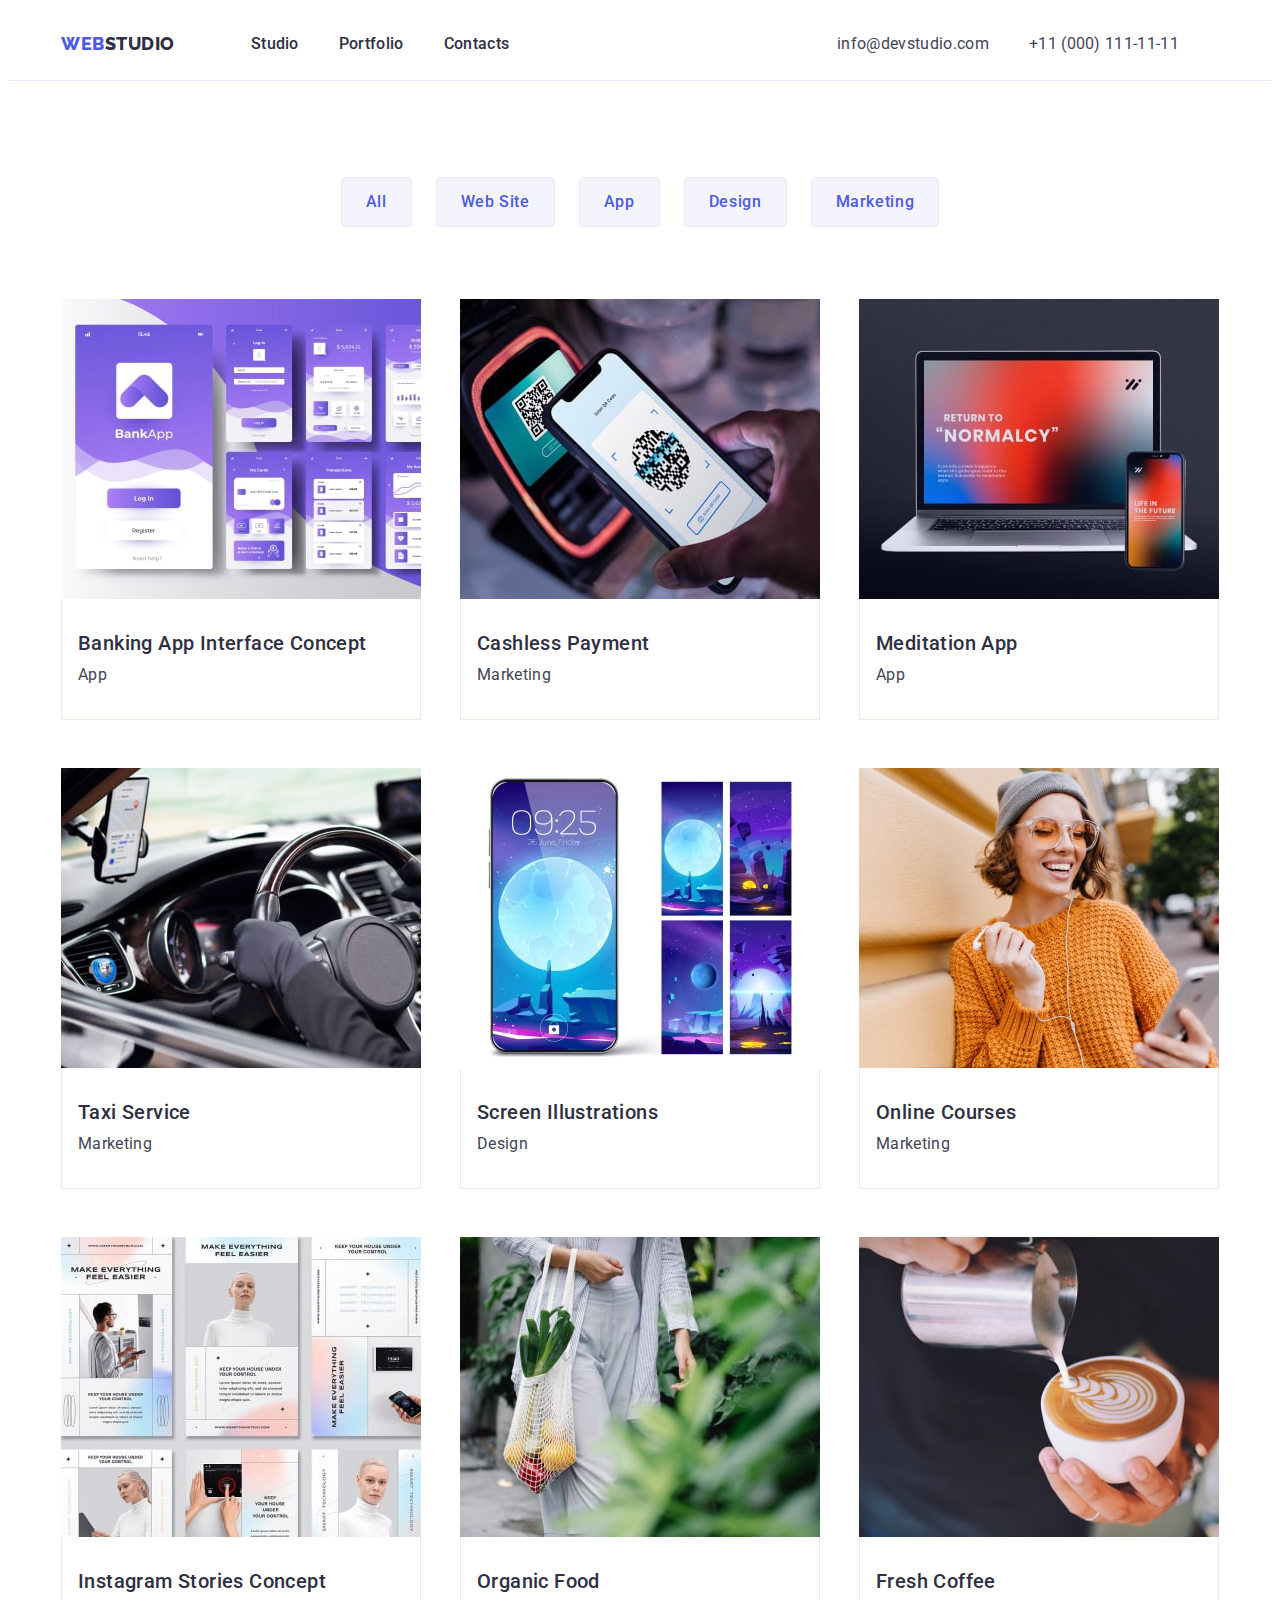
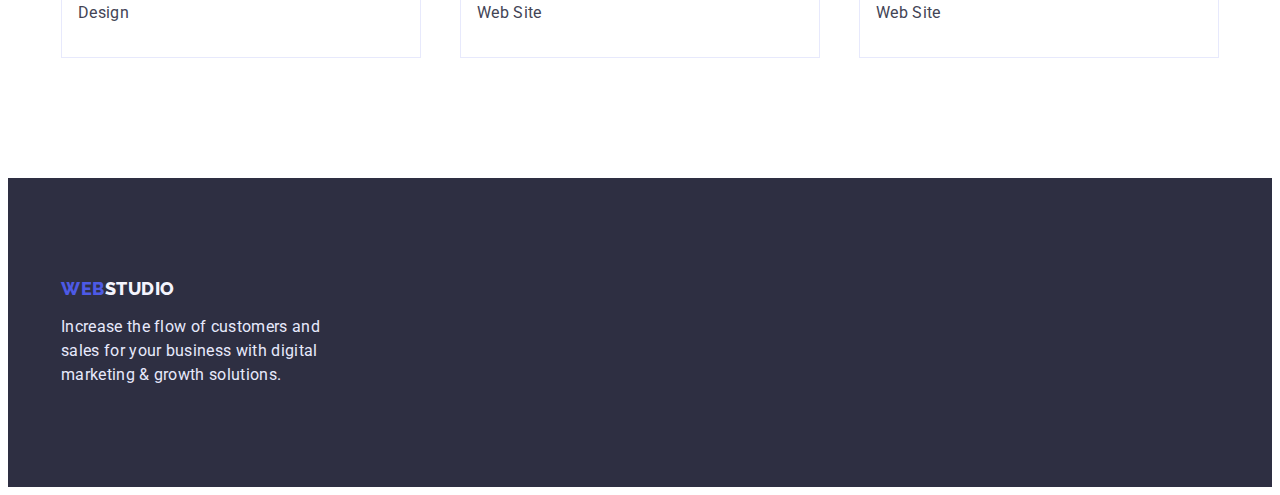
==== commit b4d32f7a: "hw-3" ====
--- a/portfolio.html
+++ b/portfolio.html
@@ -60,8 +60,8 @@
     <!-- MAIN -->
     <main>
       <!-- Navigation -->
-      <section class="section-portfolio container">
-        <div class="">
+      <section class="section-portfolio ">
+        <div class="container">
           <h1 hidden>Navigation</h1>
           <ul class="list container-portfolio-button">
             <li class="item-portfolio">
@@ -83,7 +83,7 @@
         </div>
 
         <!-- Section 1 -->
-        <div class="">
+        <div class="container">
           <ul class="list portfolio-img-list">
             <li class="portfolio-img-item">
               <a class="link" href="">
@@ -94,7 +94,7 @@
                   width="360"
                   height="300"
                 />
-                <div>
+                <div class="portfolio-img-text">
                   <h2 class="secondary-title-portfolio">
                     Banking App Interface Concept
                   </h2>
@@ -112,7 +112,7 @@
                   width="360"
                   height="300"
                 />
-                <div>
+                <div class="portfolio-img-text">
                   <h2 class="secondary-title-portfolio">Cashless Payment</h2>
                   <p class="section-text portfilio-section-text">Marketing</p>
                 </div></a
@@ -128,7 +128,7 @@
                   width="360"
                   height="300"
                 />
-                <div>
+                <div class="portfolio-img-text">
                   <h2 class="secondary-title-portfolio">Meditation App</h2>
                   <p class="section-text portfilio-section-text">App</p>
                 </div></a
@@ -144,7 +144,7 @@
                   width="360"
                   height="300"
                 />
-                <div>
+                <div class="portfolio-img-text">
                   <h2 class="secondary-title-portfolio">Taxi Service</h2>
                   <p class="section-text portfilio-section-text">Marketing</p>
                 </div></a
@@ -160,7 +160,7 @@
                   width="360"
                   height="300"
                 />
-                <div>
+                <div class="portfolio-img-text">
                   <h2 class="secondary-title-portfolio">
                     Screen Illustrations
                   </h2>
@@ -178,7 +178,7 @@
                   width="360"
                   height="300"
                 />
-                <div>
+                <div class="portfolio-img-text">
                   <h2 class="secondary-title-portfolio">Online Courses</h2>
                   <p class="section-text portfilio-section-text">Marketing</p>
                 </div></a
@@ -194,7 +194,7 @@
                   width="360"
                   height="300"
                 />
-                <div>
+                <div class="portfolio-img-text">
                   <h2 class="secondary-title-portfolio">
                     Instagram Stories Concept
                   </h2>
@@ -212,7 +212,7 @@
                   width="360"
                   height="300"
                 />
-                <div>
+                <div class="portfolio-img-text">
                   <h2 class="secondary-title-portfolio">Organic Food</h2>
                   <p class="section-text portfilio-section-text">Web Site</p>
                 </div></a
@@ -228,7 +228,7 @@
                   width="360"
                   height="300"
                 />
-                <div class="coffe-padding">
+                <div class="portfolio-img-text">
                   <h2 class="secondary-title-portfolio">Fresh Coffee</h2>
                   <p class="section-text portfilio-section-text">Web Site</p>
                 </div></a
@@ -240,7 +240,7 @@
     </main>
     <!-- Footer -->
     <footer class="footer">
-      <div class="container footer-container">
+      <div class="container ">
         <a class="logo-w-footer link logo-footer" href="./index.html"
           >Web<span class="footer-logo-s">Studio</span></a
         >
--- a/css/styles.css
+++ b/css/styles.css
@@ -24,6 +24,8 @@
 }
 img {
   display: block;
+  width: 100%;
+  height: auto;
 }
 button {
   cursor: pointer;
@@ -101,6 +103,7 @@
   margin: auto;
   display: block;
   border-radius: 4px;
+  border: #2e2f42;
 }
 
 .button:hover,
@@ -189,14 +192,16 @@
   padding-top: 120px;
 }
 .section-items:not(:last-child) {
-  margin-right: 24px;
+  margin-right: 22px;
 }
 .proces-container {
   display: flex;
   align-items: center;
   justify-content: space-between;
 }
-
+.doing{
+  padding-bottom: 120px;
+}
 .hero-title {
   font-size: 56px;
   line-height: 1.07;
@@ -209,36 +214,27 @@
   margin-left: auto;
   margin-right: auto;
   margin-bottom: 48px;
-  padding-top: 188px;
+  
 }
 
 .hero {
   background: #2e2f42;
   padding-top: 188px;
-  padding-bottom: 292px;
+  padding-bottom: 188px;
 }
 
 .secondary-title {
   font-weight: 500;
   font-size: 20px;
   line-height: 1.2;
-  text-align: center;
-  letter-spacing: 0.02em;
-  color: var(--primaru-text-color);
-  padding-top: 32px;
-}
-
-.team-text {
-  font-size: 16px;
-  line-height: 1.5;
-
-  letter-spacing: 0.02em;
-
-  color: var(--secondary-text-color);
-  text-align: center;
-  padding-top: 8px;
-  padding-bottom: 32px;
-}
+  
+  letter-spacing: 0.02em;
+  color: var(--primaru-text-color);
+  
+  margin-bottom: 8px;
+}
+
+
 
 .secondary-img-title {
   font-weight: 500;
@@ -269,21 +265,48 @@
   letter-spacing: 0.02em;
 
   color: var(--secondary-text-color);
+  
+  align-items: stretch
 }
 .section-title {
   font-size: 36px;
   line-height: 1.11;
 
   letter-spacing: 0.02em;
+  
 }
 
 .sectiom-team {
   background: #f4f4fd;
 }
+.secondary-title-team{
+  font-weight: 500;
+  font-size: 20px;
+  line-height: 1.2;
+  
+  letter-spacing: 0.02em;
+  color: var(--primaru-text-color);
+  
+  margin-bottom: 8px;
+  text-align: center;
+
+}
+.team-text {
+  font-size: 16px;
+  line-height: 1.5;
+
+  letter-spacing: 0.02em;
+
+  color: var(--secondary-text-color);
+  text-align: center;
+  
+ 
+}
 
 .proces-list {
   display: flex;
   align-items: center;
+  justify-content: space-between;
 }
 .section-img-title {
   font-size: 36px;
@@ -301,31 +324,33 @@
   display: flex;
   align-items: center;
   justify-content: space-between;
-  padding-bottom: 120px;
+  
 }
 .list-team {
   display: flex;
   align-items: center;
   justify-content: space-between;
-  padding-bottom: 120px;
+  
 }
 
 .our-team {
   background: #f4f4fd;
+  padding-bottom: 120px;
 }
 .beckground-text {
   background: #ffffff;
+  padding-top: 32px;
+  padding-bottom: 32px;
+  padding-left: 16px;
+  padding-right: 16px;
 }
 
 /* ===========Footer=============== */
-.footer-container {
-  display: flex;
-
-  flex-direction: column;
-}
 
 .footer {
   background-color: var(--primaru-text-color);
+  padding-top: 100px;
+  padding-bottom: 100px;
 }
 .logo-w-footer {
   font-family: var(--secondary-font);
@@ -338,17 +363,17 @@
   text-transform: uppercase;
 
   color: #4d5ae5;
-  padding-top: 100px;
-  padding-bottom: 16px;
+  
+   margin-bottom: 16px;
 }
 .footer-logo-s {
   color: #f4f4fd;
 }
 
 .footer-section-text {
-  padding-right: 864px;
-  padding-bottom: 100px;
-
+  width: 264px;
+  margin-top: 16px;
+  
   color: #e7e9fc;
 }
 
@@ -356,7 +381,7 @@
   display: flex;
 
   justify-content: center;
-  padding-top: 96px;
+  
   margin-bottom: 72px;
 }
 .item-portfolio:not(:last-child) {
@@ -369,9 +394,6 @@
   flex-wrap: wrap;
   row-gap: 48px;
 }
-.portfolio-img-item {
-  border: 1px solid #e7e9fc;
-}
 
 .secondary-title-portfolio {
   font-weight: 500;
@@ -380,16 +402,22 @@
 
   letter-spacing: 0.02em;
   color: var(--primaru-text-color);
-  padding-left: 16px;
-  padding-top: 32px;
-  padding-bottom: 8px;
-}
-
-.portfilio-section-text {
-  padding-left: 16px;
-  padding-bottom: 32px;
-}
+  margin-bottom: 8px;
+  
+}
+
+
 
 .section-portfolio {
   padding-bottom: 120px;
-}
+  padding-top: 96px;
+}
+.portfolio-img-text{
+  padding-top: 32px;
+  padding-bottom: 32px;
+  padding-left: 16px;
+  border-bottom: 1px solid  #e7e9fc;
+  border-left: 1px solid  #e7e9fc;
+  border-right: 1px solid  #e7e9fc;
+}
+
